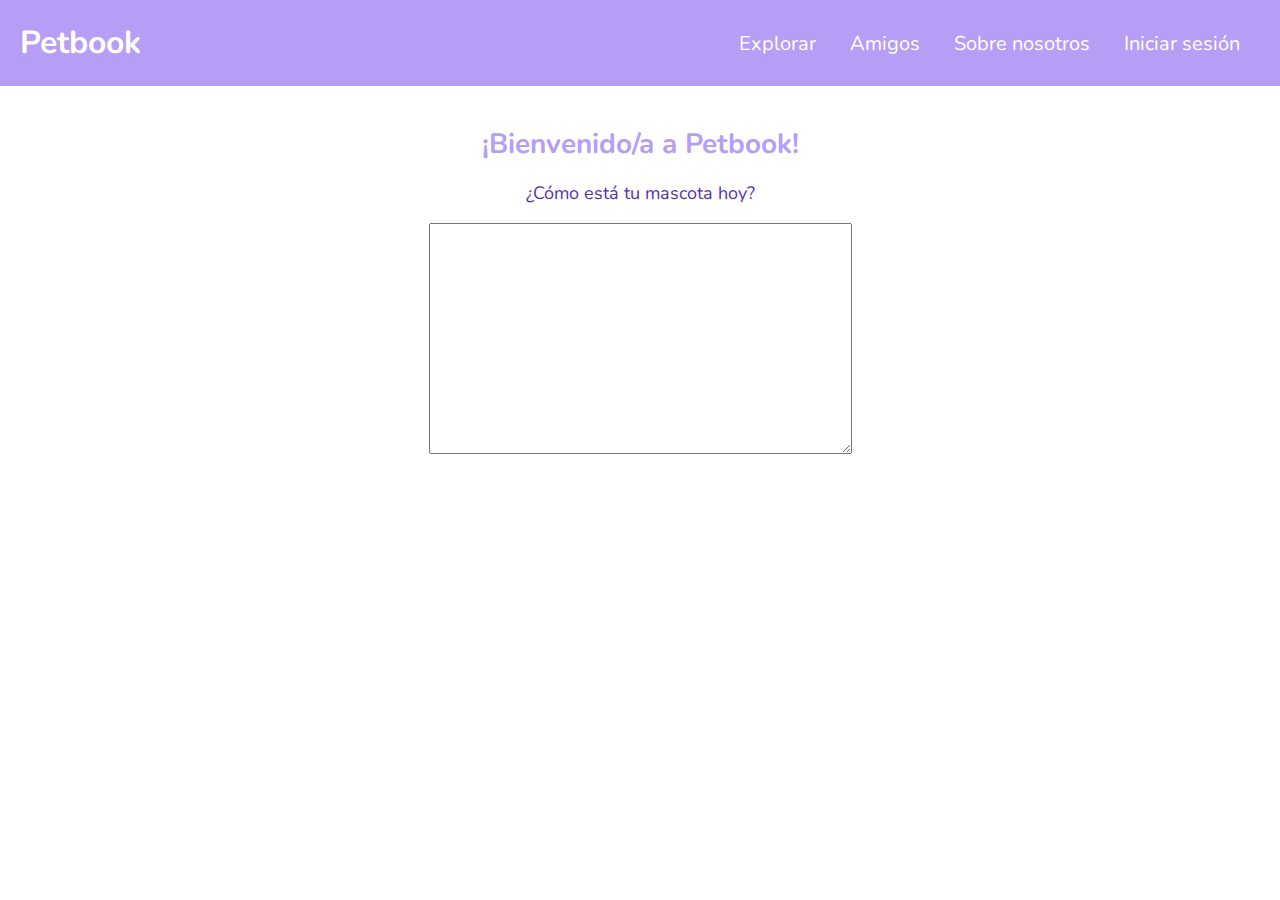
==== pet-book/index.html @ d48c319d "second commit" ====
<!DOCTYPE html>
<html lang="en">
<head>
    <meta charset="UTF-8">
    <meta name="viewport" content="width=device-width, initial-scale=1.0">
    <title>Petbook</title>
    <link rel="stylesheet"
          href="https://fonts.googleapis.com/css?family=Nunito">
          
    <style>

        h1 {
            font-family: 'Nunito'
        }

        #statusText {
            font-family: 'Nunito';
        }
        #logo {
            background-color: #b69ef7;
            color: white;
            margin: 0px;
            padding-left: 20px;
            font-family: 'Nunito'
        }

        .container {
            clear: none;
            overflow: auto;
            background-color: #b69ef7;
            
        }
        
        nav {
            float: right;
            color: white;
        }

        #logo {
            float: left;
        }

        ul {
            padding: 10px;
            padding-top: 14px;
        }

        ul li{
            display: inline-block;
            font-size:20px; font-family:'Nunito';
            margin-right: 30px;
        }

        ul li:hover {
            color: #5433b1;
        }

        body {
            margin: 0px;
        }
    </style>
</head>
<body>

<!--Navigation bar-->

    <div class="container">
        <div id="logo">
            <h1>Petbook</h1>
        </div>
        <nav>
            <ul>
                <li>Explorar</li>
                <li>Amigos</li>
                <li>Sobre nosotros</li>
                <li>Iniciar sesión</li>
            </ul>
        </nav>
    </div>

<!--Textbox-->

    <div id="statusText" style="text-align: center; padding: 20px;">
        <h1 style="font-size: 28px; color: #b69ef7;">¡Bienvenido/a a Petbook!</h1>
        <p style="color: #5433b1; font-size: 18px;">¿Cómo está tu mascota hoy?</p>
        <textarea name="status" id="petstatus" cols="50" rows="15"></textarea>
    </div>

</body>
</html>
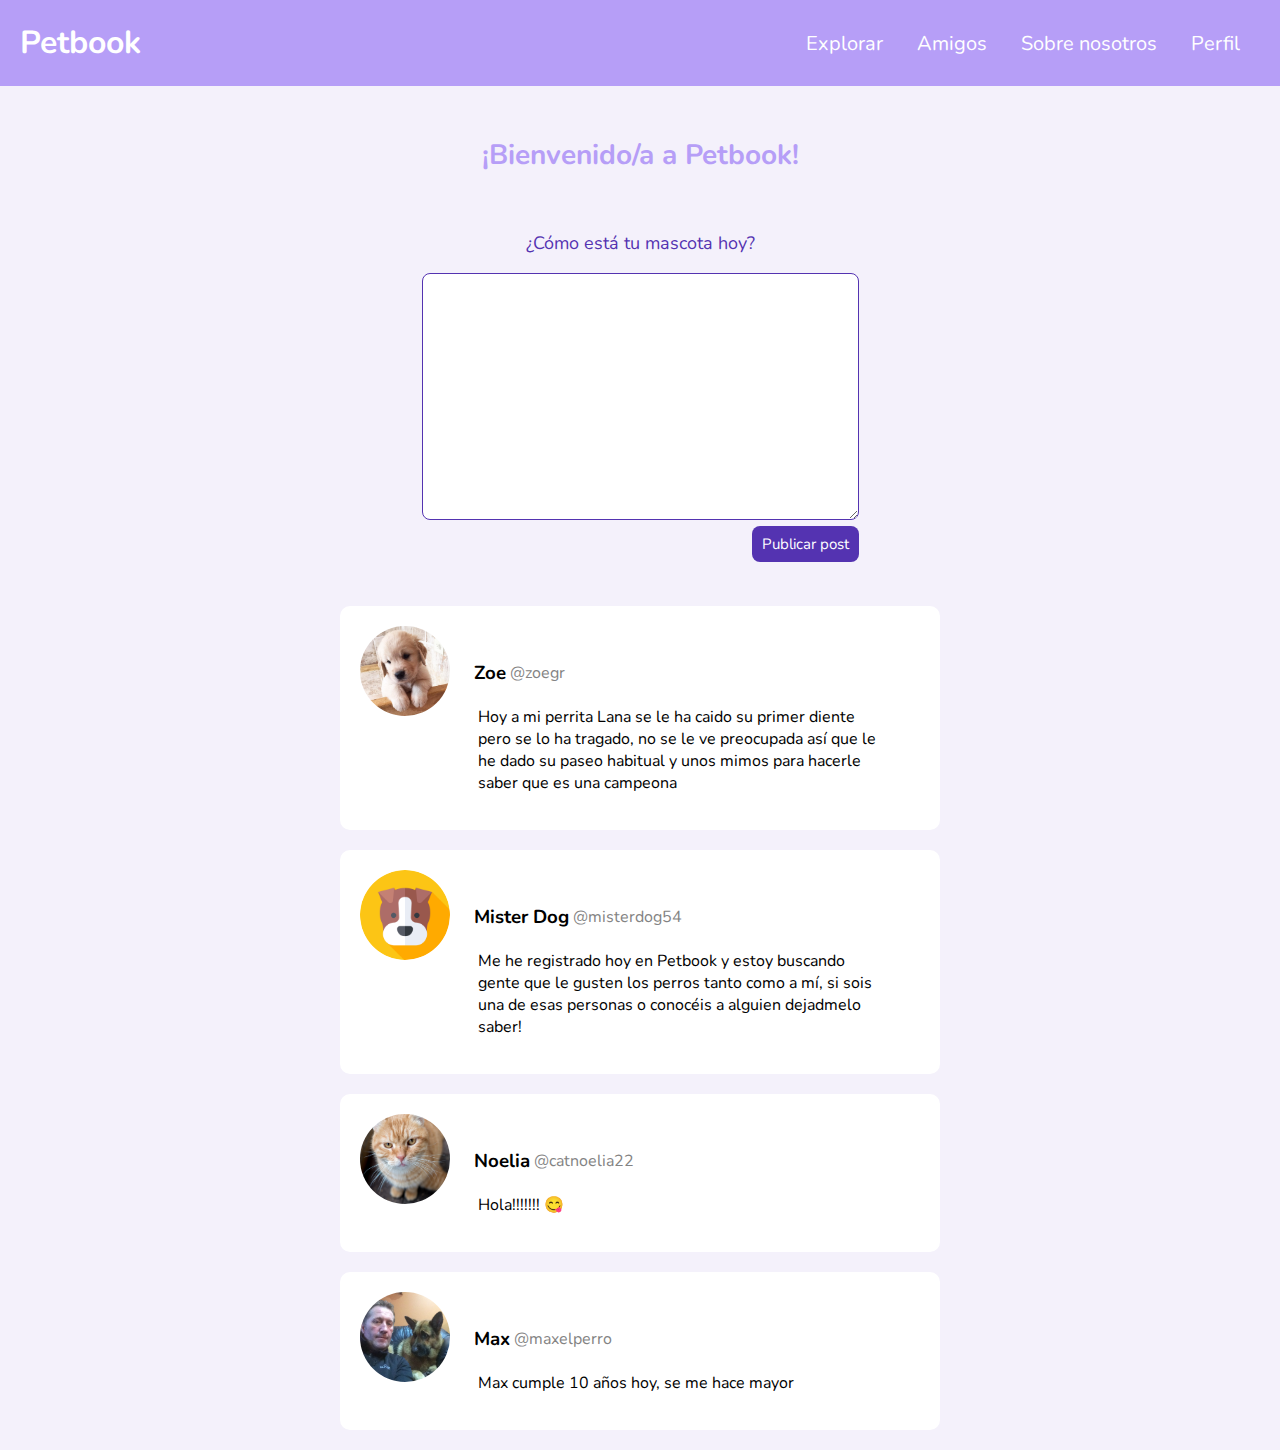
==== commit 6e89b15e: "nuevos cambios" ====
--- a/pet-book/index.html
+++ b/pet-book/index.html
@@ -4,65 +4,18 @@
     <meta charset="UTF-8">
     <meta name="viewport" content="width=device-width, initial-scale=1.0">
     <title>Petbook</title>
-    <link rel="stylesheet"
-          href="https://fonts.googleapis.com/css?family=Nunito">
+
+<!-- LINKS -->
+    
+    <link rel="stylesheet" href="https://fonts.googleapis.com/css?family=Nunito">
+    <link rel="stylesheet" href="css/petbook.css">
           
-    <style>
+<!-- -------- -->
 
-        h1 {
-            font-family: 'Nunito'
-        }
-
-        #statusText {
-            font-family: 'Nunito';
-        }
-        #logo {
-            background-color: #b69ef7;
-            color: white;
-            margin: 0px;
-            padding-left: 20px;
-            font-family: 'Nunito'
-        }
-
-        .container {
-            clear: none;
-            overflow: auto;
-            background-color: #b69ef7;
-            
-        }
-        
-        nav {
-            float: right;
-            color: white;
-        }
-
-        #logo {
-            float: left;
-        }
-
-        ul {
-            padding: 10px;
-            padding-top: 14px;
-        }
-
-        ul li{
-            display: inline-block;
-            font-size:20px; font-family:'Nunito';
-            margin-right: 30px;
-        }
-
-        ul li:hover {
-            color: #5433b1;
-        }
-
-        body {
-            margin: 0px;
-        }
-    </style>
 </head>
 <body>
 
-<!--Navigation bar-->
+<!--NAVIGATION BAR-->
 
     <div class="container">
         <div id="logo">
@@ -70,21 +23,118 @@
         </div>
         <nav>
             <ul>
-                <li>Explorar</li>
-                <li>Amigos</li>
-                <li>Sobre nosotros</li>
-                <li>Iniciar sesión</li>
+                <li><a href="explorar.html">Explorar</a></li>
+                <li><a href="">Amigos</a></li>
+                <li><a href="about.html">Sobre nosotros</a></li>
+                <li><a href="profile.html">Perfil</a></li>
             </ul>
         </nav>
     </div>
 
+<!-- -------- -->
+
 <!--Textbox-->
 
-    <div id="statusText" style="text-align: center; padding: 20px;">
-        <h1 style="font-size: 28px; color: #b69ef7;">¡Bienvenido/a a Petbook!</h1>
+    <div style="margin-bottom: 60px;">
+        <h1 style="font-size: 28px; color: #b69ef7; text-align: center; margin-top: 50px;">¡Bienvenido/a a Petbook!</h1>
+        <div id="yourPost">
         <p style="color: #5433b1; font-size: 18px;">¿Cómo está tu mascota hoy?</p>
-        <textarea name="status" id="petstatus" cols="50" rows="15"></textarea>
+        <textarea name="status" id="petstatus" cols="50" rows="15"></textarea><br>
+        <button>Publicar post</button>
+        </div>
     </div>
+
+    <div>
+        <div class="userPost">
+            <div class="profile">
+                <img src="img/petprofile1.png" alt="Foto de perfil" width="90px" height="90px">
+            </div>
+            <div class="profile">
+                <h3>Zoe</h3>
+            </div>
+            <div class="profile" style="font-family: 'Nunito'; color: rgb(131, 131, 131);">
+                <p>@zoegr</p>
+            </div>
+            <div class="postText">
+                <p>
+                   Hoy a mi perrita Lana se le ha caido su primer diente pero se lo ha tragado, no se le ve preocupada así que le he dado su paseo habitual y unos mimos para hacerle saber que es una campeona
+                </p>
+            </div>
+        </div>
+
+        <div class="userPost">
+            <div class="profile">
+                <img src="img/petprofile2.png" alt="Foto de perfil" width="90px" height="90px">
+            </div>
+            <div class="profile">
+                <h3>Mister Dog</h3>
+            </div>
+            <div class="profile" style="font-family: 'Nunito'; color: rgb(131, 131, 131);">
+                <p>@misterdog54</p>
+            </div>
+            <div class="postText">
+                <p>
+                    Me he registrado hoy en Petbook y estoy buscando gente que le gusten los perros tanto como a mí, si sois una de esas personas o conocéis a alguien dejadmelo saber!
+                </p>
+            </div>
+        </div>
+
+        <div class="userPost">
+            <div class="profile">
+                <img src="img/petprofile3.jpeg" alt="Foto de perfil" width="90px" height="90px">
+            </div>
+            <div class="profile">
+                <h3>Noelia</h3>
+            </div>
+            <div class="profile" style="font-family: 'Nunito'; color: rgb(131, 131, 131);">
+                <p>@catnoelia22</p>
+            </div>
+            <div class="postText">
+                <p>
+                    Hola!!!!!!! 😋
+                </p>
+            </div>
+        </div>
+
+        <div class="userPost">
+            <div class="profile">
+                <img src="img/petprofile4.png" alt="Foto de perfil" width="90px" height="90px">
+            </div>
+            <div class="profile">
+                <h3>Max</h3>
+            </div>
+            <div class="profile" style="font-family: 'Nunito'; color: rgb(131, 131, 131);">
+                <p>@maxelperro</p>
+            </div>
+            <div class="postText">
+                <p>
+                    Max cumple 10 años hoy, se me hace mayor
+                </p>
+            </div>
+        </div>
+
+
+    </div>
+
+    <!--<div>
+        <img src="img/catbanner.avif" alt="Varios gatos" class="center">
+    </div>
+
+    <div id="contenedorArticulos">
+        <article id="artExplorar" class="artículo">
+            <h2 style="font-size: 35px;">Explorar</h2>
+            <div class="userPost">
+                <img class="pfp" src="img/petprofile1.png" alt="Foto de perfil">
+
+            </div>
+
+           <p>
+                Lorem ipsum dolor sit amet consectetur adipisicing elit. Esse eveniet quae temporibus eaque sapiente aliquam, nam nostrum, excepturi explicabo eos, porro deserunt at voluptate! Beatae excepturi voluptatum praesentium hic quis!
+            </p>
+            <p>Lorem ipsum dolor sit amet consectetur adipisicing elit. At quo officiis sequi pariatur deserunt fugiat veritatis eos ipsam accusamus tempore numquam, aperiam reprehenderit hic animi, rerum amet alias nam fuga.</p>
+
+        </article>
+    </div>-->
 
 </body>
 </html>--- a/pet-book/css/petbook.css
+++ b/pet-book/css/petbook.css
@@ -0,0 +1,129 @@
+h1, h2, h3 {
+    font-family: 'Nunito'
+}
+
+ #logo {
+    background-color: #b69ef7;
+    color: white;
+    margin: 0px;
+    padding-left: 20px;
+    font-family: 'Nunito';
+    float: left;
+        }
+
+#statusText {
+    font-family: 'Nunito';
+        }
+
+.container {
+    clear: none;
+    overflow: auto;
+    background-color: #b69ef7;  
+        }
+
+nav {
+    float: right;
+    color: white;
+        }
+
+ul {
+    padding: 10px;
+    padding-top: 14px;
+        }
+
+ul li{
+    display: inline-block;
+    font-size:20px; font-family:'Nunito';
+    margin-right: 30px;
+        }
+
+ul li:hover {
+    color: #5433b1;
+        }
+
+a {
+    color: inherit;
+    text-decoration: none;
+        }
+
+body {
+    margin: 0px;
+    background-color: #f4f1fb;
+        }
+
+.center {
+    display: block;
+    margin-left: auto;
+    margin-right: auto;
+    margin-top: 50px;
+    margin-bottom: 100px;
+    width: 70%;
+        }
+
+#yourPost {
+    text-align: center;
+    padding: 20px;
+    width: fit-content;
+    margin: 0 auto;
+    font-family: 'Nunito';
+        }
+
+textarea {
+    border-radius: 8px;
+    border-color: #5433b1;
+    padding: 10px;
+        }
+
+button {
+    background-color: #5433b1;
+    color: white;
+    padding: 8px 10px 8px 10px;
+    border: none;
+    font-size: 15px;
+    font-family: 'Nunito';
+    border-radius: 8px;
+    float: right;
+        }
+
+button:hover {
+    background-color: #4722ad;
+        }
+
+/*#contenedorArticulos {
+    text-align: center;
+    font-family: 'Nunito';
+    background-color: #d2c6f4;
+    color: white;
+    padding-top: 40px;
+        }*/
+
+.profile {
+    vertical-align: middle;
+    display: inline-block;
+
+        }
+
+.profile img {
+    border-radius: 50%;
+    width: 90px;
+    height: 90px;
+    margin: 20px;
+    display: inline-block;
+        }
+
+.userPost {
+    width: 600px;
+    background-color: white;
+    margin: 0 auto;
+    min-height: 100px;
+    border-radius: 10px;
+    margin-bottom: 20px;
+        }
+
+.postText {
+    margin-left: 23%;
+    margin-right: 10%;
+    margin-top: -50px;
+    font-family: 'Nunito';
+    padding-bottom: 20px;
+        }
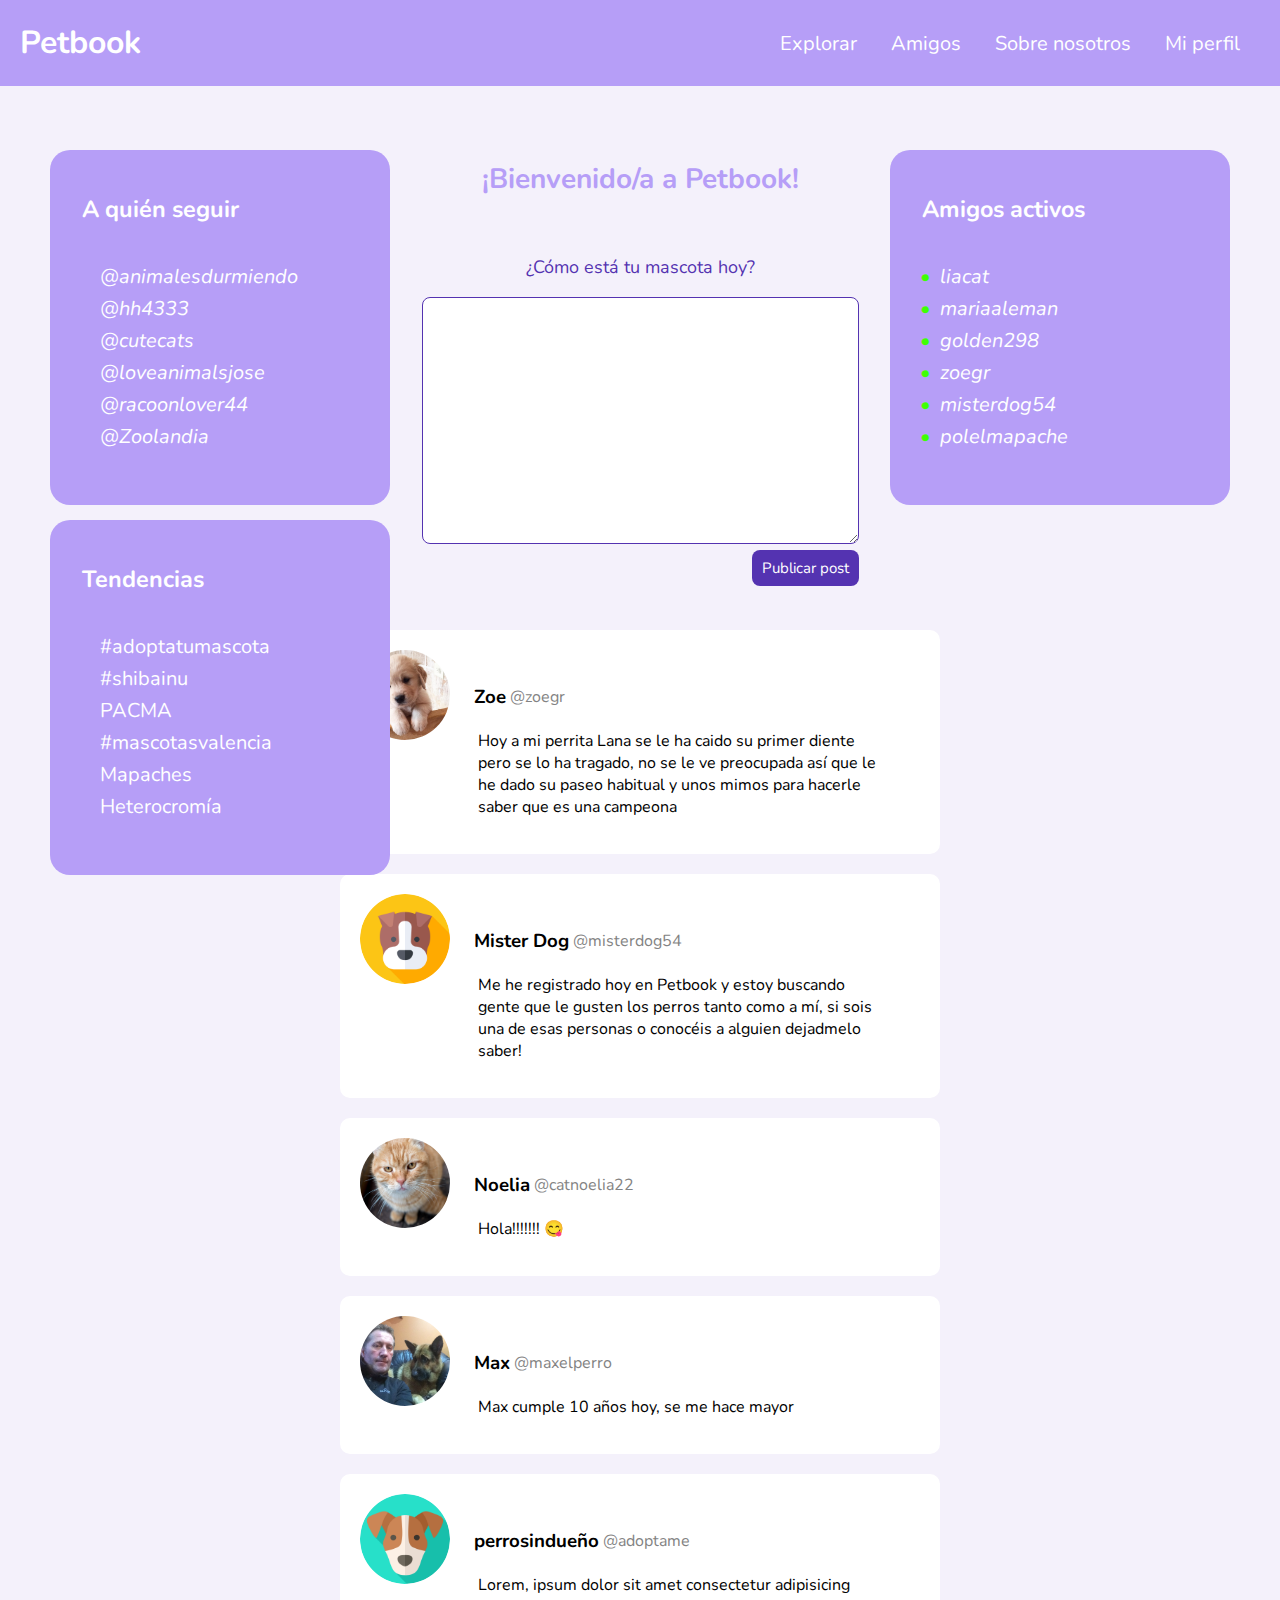
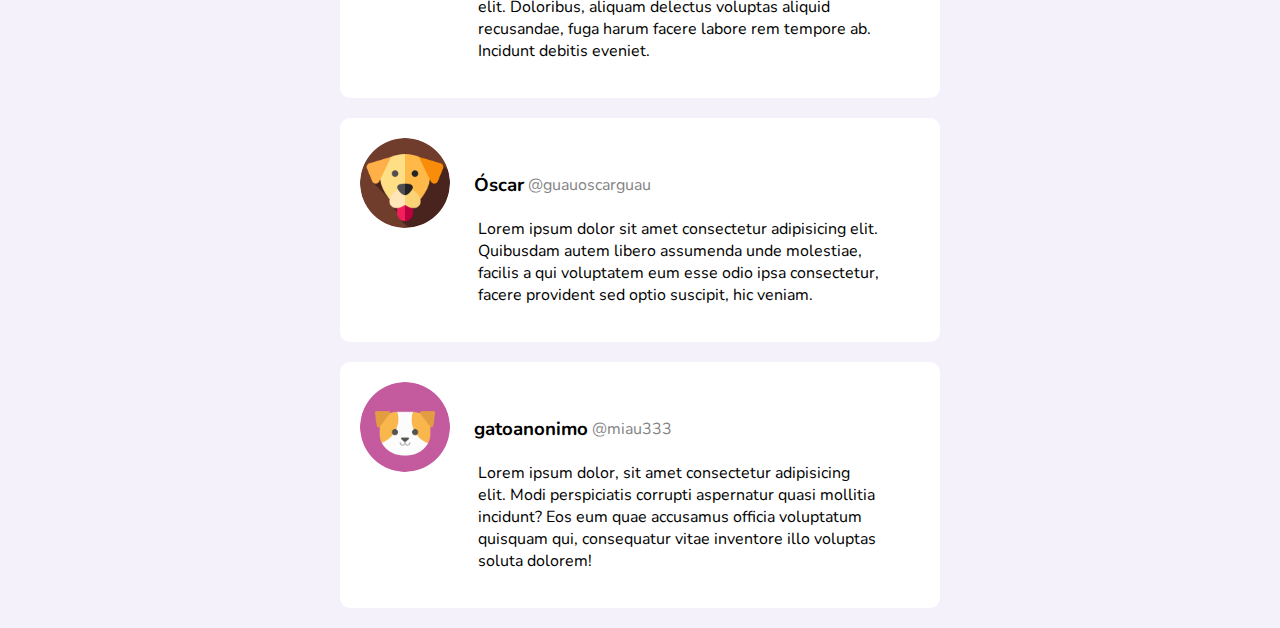
==== commit 52406e68: "version final" ====
--- a/pet-book/index.html
+++ b/pet-book/index.html
@@ -19,14 +19,14 @@
 
     <div class="container">
         <div id="logo">
-            <h1>Petbook</h1>
+            <h1><a href="index.html">Petbook</a></h1>
         </div>
         <nav>
             <ul>
                 <li><a href="explorar.html">Explorar</a></li>
                 <li><a href="">Amigos</a></li>
                 <li><a href="about.html">Sobre nosotros</a></li>
-                <li><a href="profile.html">Perfil</a></li>
+                <li><a href="profile.html"> Mi perfil</a></li>
             </ul>
         </nav>
     </div>
@@ -35,8 +35,8 @@
 
 <!--Textbox-->
 
-    <div style="margin-bottom: 60px;">
-        <h1 style="font-size: 28px; color: #b69ef7; text-align: center; margin-top: 50px;">¡Bienvenido/a a Petbook!</h1>
+    <div style=" width: fit-content; margin: 0 auto 60px auto; text-align: center">
+        <h1 style="font-size: 28px; color: #b69ef7; text-align: center; margin-top: 160px;">¡Bienvenido/a a Petbook!</h1>
         <div id="yourPost">
         <p style="color: #5433b1; font-size: 18px;">¿Cómo está tu mascota hoy?</p>
         <textarea name="status" id="petstatus" cols="50" rows="15"></textarea><br>
@@ -44,10 +44,52 @@
         </div>
     </div>
 
-    <div>
-        <div class="userPost">
-            <div class="profile">
-                <img src="img/petprofile1.png" alt="Foto de perfil" width="90px" height="90px">
+    <div id="chat">
+            <h3 style="margin-left: 12px;">Amigos activos</h3>
+        <div>
+            <ul>
+                <li id="chatFriends">liacat</li>
+                <li id="chatFriends">mariaaleman</li>
+                <li id="chatFriends">golden298</li>
+                <li id="chatFriends">zoegr</li>
+                <li id="chatFriends">misterdog54</li>
+                <li id="chatFriends">polelmapache</li>
+            </ul>
+        </div>
+    </div>
+
+    <div id="follow">
+        <h3 style="margin-left: 12px;">A quién seguir</h3>
+        <div>
+            <ul>
+            <li id="userFollow">@animalesdurmiendo</li>
+            <li id="userFollow">@hh4333</li>
+            <li id="userFollow">@cutecats</li>
+            <li id="userFollow">@loveanimalsjose</li>
+            <li id="userFollow">@racoonlover44</li>
+            <li id="userFollow">@Zoolandia</li>
+            </ul>
+        </div> 
+    </div>
+
+    <div id="tendencias">
+        <h3 style="margin-left: 12px;">Tendencias</h3>
+        <div>
+            <ul>
+            <li id="tendenciasList">#adoptatumascota</li>
+            <li id="tendenciasList">#shibainu</li>
+            <li id="tendenciasList">PACMA</li>
+            <li id="tendenciasList">#mascotasvalencia</li>
+            <li id="tendenciasList">Mapaches</li>
+            <li id="tendenciasList">Heterocromía</li>
+            </ul>
+        </div> 
+    </div>
+
+    <div style="width: fit-content; margin: 0 auto;">
+        <div class="userPost">
+            <div class="profile">
+                <img src="img/userProfiles/petprofile1.png" alt="Foto de perfil" width="90px" height="90px">
             </div>
             <div class="profile">
                 <h3>Zoe</h3>
@@ -64,7 +106,7 @@
 
         <div class="userPost">
             <div class="profile">
-                <img src="img/petprofile2.png" alt="Foto de perfil" width="90px" height="90px">
+                <img src="img/userProfiles/perfilanonimo1.png" alt="Foto de perfil" width="90px" height="90px">
             </div>
             <div class="profile">
                 <h3>Mister Dog</h3>
@@ -81,7 +123,7 @@
 
         <div class="userPost">
             <div class="profile">
-                <img src="img/petprofile3.jpeg" alt="Foto de perfil" width="90px" height="90px">
+                <img src="img/userProfiles/petprofile2.jpeg" alt="Foto de perfil" width="90px" height="90px">
             </div>
             <div class="profile">
                 <h3>Noelia</h3>
@@ -98,7 +140,7 @@
 
         <div class="userPost">
             <div class="profile">
-                <img src="img/petprofile4.png" alt="Foto de perfil" width="90px" height="90px">
+                <img src="img/userProfiles/petprofile3.png" alt="Foto de perfil" width="90px" height="90px">
             </div>
             <div class="profile">
                 <h3>Max</h3>
@@ -109,6 +151,57 @@
             <div class="postText">
                 <p>
                     Max cumple 10 años hoy, se me hace mayor
+                </p>
+            </div>
+        </div>
+
+        <div class="userPost">
+            <div class="profile">
+                <img src="img/userProfiles/perfilanonimo2.png" alt="Foto de perfil" width="90px" height="90px">
+            </div>
+            <div class="profile">
+                <h3>perrosindueño</h3>
+            </div>
+            <div class="profile" style="font-family: 'Nunito'; color: rgb(131, 131, 131);">
+                <p>@adoptame</p>
+            </div>
+            <div class="postText">
+                <p>
+                    Lorem, ipsum dolor sit amet consectetur adipisicing elit. Doloribus, aliquam delectus voluptas aliquid recusandae, fuga harum facere labore rem tempore ab. Incidunt debitis eveniet.
+                </p>
+            </div>
+        </div>
+
+        <div class="userPost">
+            <div class="profile">
+                <img src="img/userProfiles/perfilanonimo3.png" alt="Foto de perfil" width="90px" height="90px">
+            </div>
+            <div class="profile">
+                <h3>Óscar</h3>
+            </div>
+            <div class="profile" style="font-family: 'Nunito'; color: rgb(131, 131, 131);">
+                <p>@guauoscarguau</p>
+            </div>
+            <div class="postText">
+                <p>
+                    Lorem ipsum dolor sit amet consectetur adipisicing elit. Quibusdam autem libero assumenda unde molestiae, facilis a qui voluptatem eum esse odio ipsa consectetur, facere provident sed optio suscipit, hic veniam.
+                </p>
+            </div>
+        </div>
+
+        <div class="userPost">
+            <div class="profile">
+                <img src="img/userProfiles/perfilanonimo4.png" alt="Foto de perfil" width="90px" height="90px">
+            </div>
+            <div class="profile">
+                <h3>gatoanonimo</h3>
+            </div>
+            <div class="profile" style="font-family: 'Nunito'; color: rgb(131, 131, 131);">
+                <p>@miau333</p>
+            </div>
+            <div class="postText">
+                <p>
+                    Lorem ipsum dolor, sit amet consectetur adipisicing elit. Modi perspiciatis corrupti aspernatur quasi mollitia incidunt? Eos eum quae accusamus officia voluptatum quisquam qui, consequatur vitae inventore illo voluptas soluta dolorem!
                 </p>
             </div>
         </div>
--- a/pet-book/css/petbook.css
+++ b/pet-book/css/petbook.css
@@ -16,9 +16,12 @@
         }
 
 .container {
-    clear: none;
+    position: fixed;
+    top: 0;
+    right: 0;
+    left: 0;
     overflow: auto;
-    background-color: #b69ef7;  
+    background-color: #b69ef7;
         }
 
 nav {
@@ -127,3 +130,94 @@
     font-family: 'Nunito';
     padding-bottom: 20px;
         }
+
+#chat {
+    position: fixed;
+    top: 150px;
+    right: 50px;
+    font-family: 'Nunito';
+    background-color: #b69ef7;
+    width: 300px;
+    min-height: 300px;
+    padding: 20px;
+    border-radius: 20px;
+    font-size: 20px;
+    font-weight: bold;
+    color: white;
+}
+
+#chatFriends {
+    list-style: none;
+    display: list-item;
+    margin-left: 20px;
+    font-weight: lighter;
+    font-style: italic;
+    margin-bottom: 5px;
+}
+
+#chatFriends::before {
+    content: "\2022";
+  color: rgb(62, 255, 4);
+  font-weight: bolder;
+  display: inline-block;
+  width: 1em;
+  margin-left: -1em;
+}
+
+#chatFriends:hover {
+    color: white;
+}
+
+#tendencias {
+    position: fixed;
+    top: 520px;
+    left: 50px;
+    font-family: 'Nunito';
+    background-color: #b69ef7;
+    width: 300px;
+    min-height: 300px;
+    padding: 20px;
+    border-radius: 20px;
+    font-size: 20px;
+    font-weight: bold;
+    color: white;
+}
+
+#tendenciasList {
+    list-style: none;
+    display: list-item;
+    margin-left: 20px;
+    font-weight: lighter;
+    margin-bottom: 5px;
+}
+
+
+
+#follow {
+    position: fixed;
+    top: 150px;
+    left: 50px;
+    font-family: 'Nunito';
+    background-color: #b69ef7;
+    width: 300px;
+    min-height: 300px;
+    padding: 20px;
+    border-radius: 20px;
+    font-size: 20px;
+    font-weight: bold;
+    color: white;
+}
+
+#userFollow {
+    list-style: none;
+    display: list-item;
+    margin-left: 20px;
+    font-weight: lighter;
+    margin-bottom: 5px;
+    font-style: italic;
+}
+
+#userFollow:hover {
+    text-decoration: underline;
+    color: white;
+}
